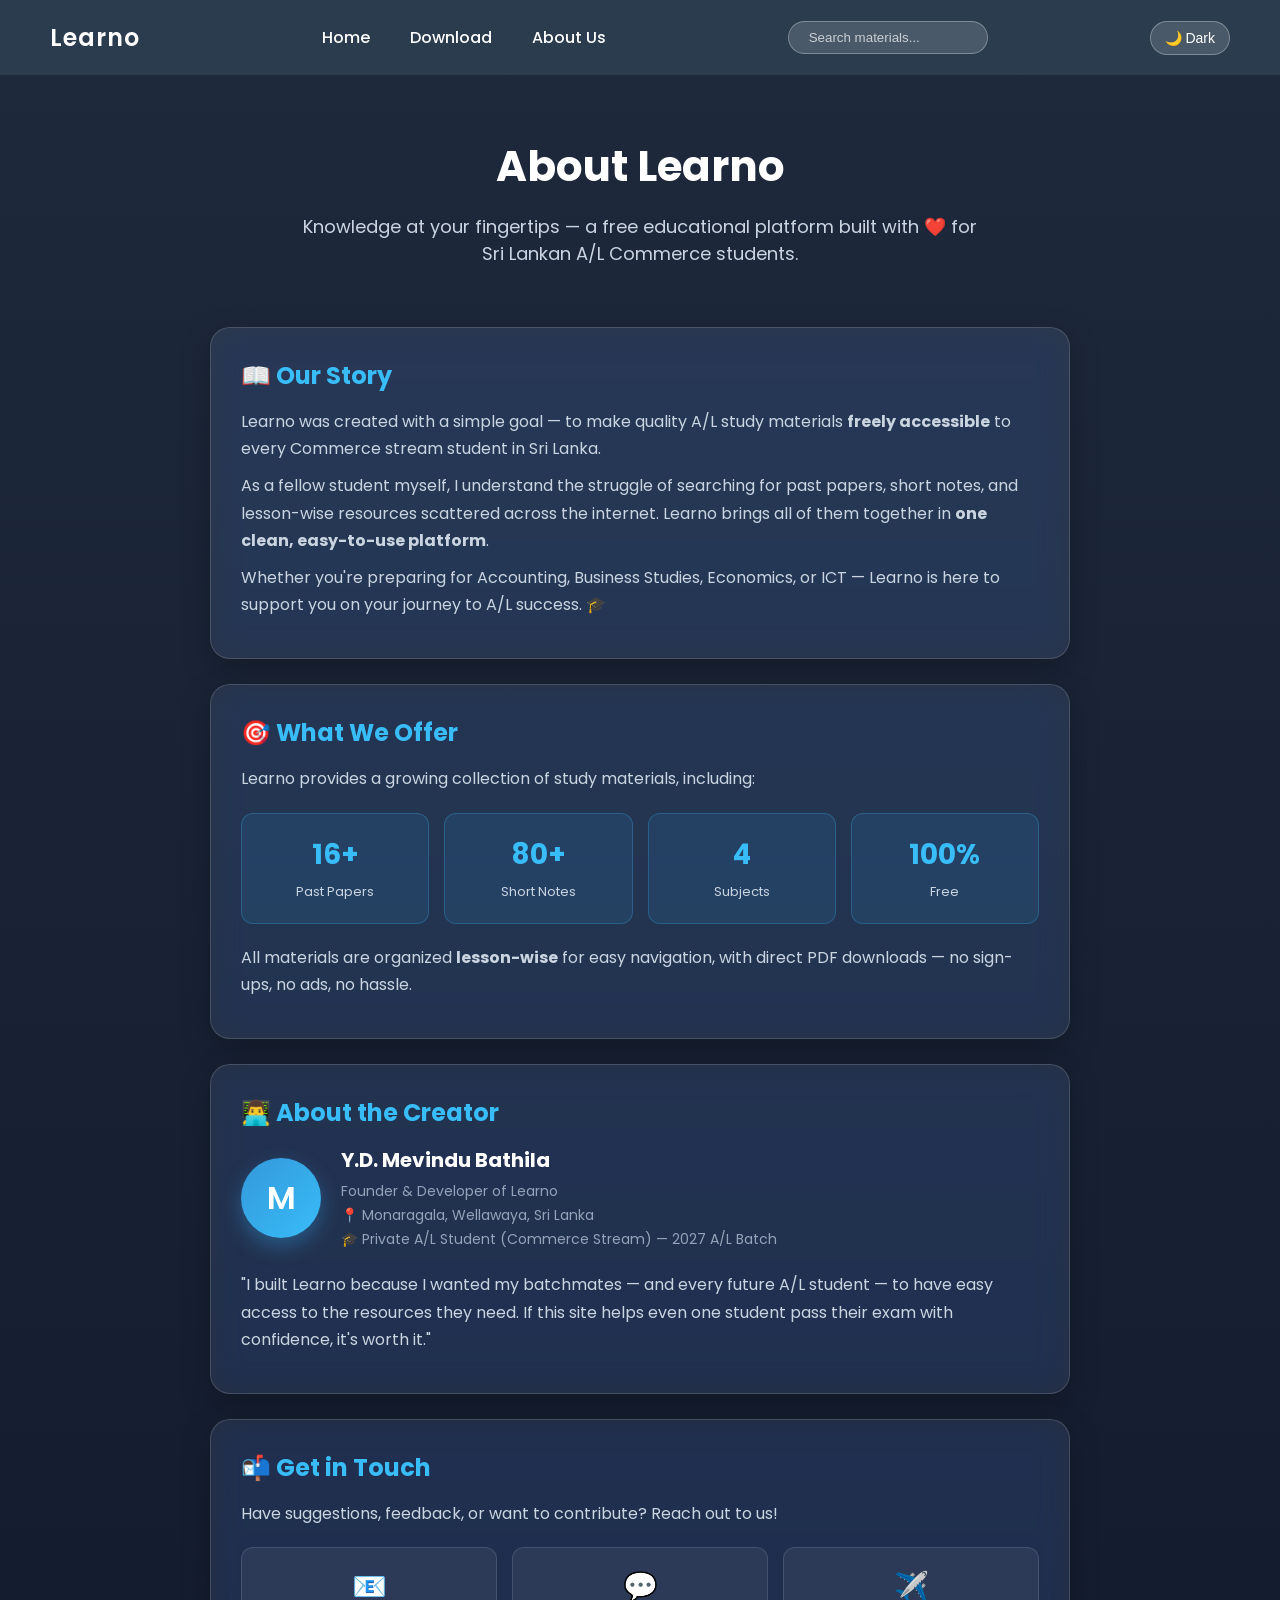
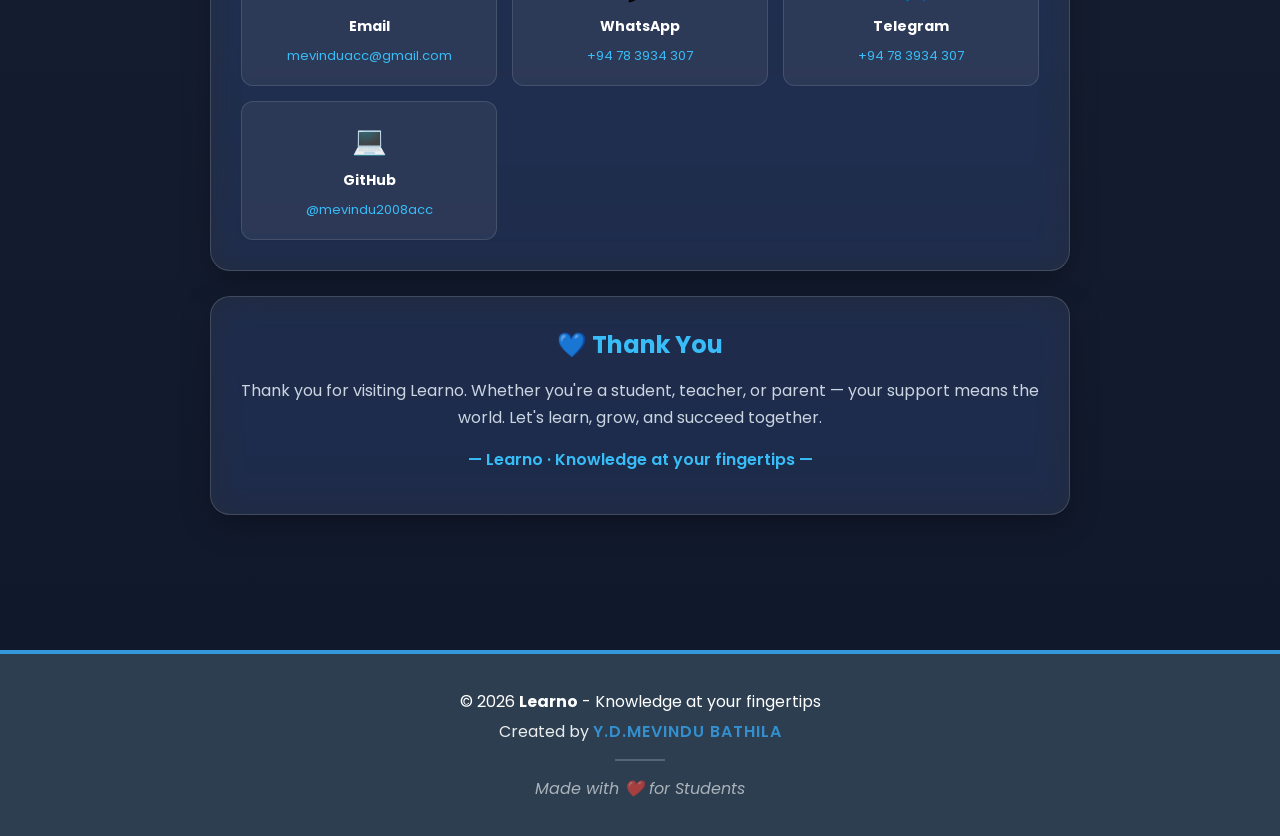
==== about.html @ 7cb9369c "Create about.html" ====
<!DOCTYPE html>
<html lang="en">
<head>
  <meta charset="UTF-8">
  <meta name="viewport" content="width=device-width, initial-scale=1.0">

  <!-- SEO Meta Tags -->
  <title>About Us | Learno - Free A/L Study Materials for Commerce Students</title>
  <meta name="description" content="Learn about Learno - a free educational platform created by Y.D. Mevindu Bathila to help Sri Lankan A/L Commerce students access past papers, short notes, and study materials easily.">
  <meta name="keywords" content="Learno About, Mevindu Bathila, A/L Commerce, Free Study Materials Sri Lanka">
  <meta name="author" content="Y.D. Mevindu Bathila">
  <meta name="robots" content="index, follow">

  <!-- Open Graph -->
  <meta property="og:title" content="About Learno - Knowledge at your fingertips">
  <meta property="og:description" content="Free A/L Commerce study materials for Sri Lankan students.">
  <meta property="og:url" content="https://mevindu2008acc.github.io/learn/about.html">

  <!-- Stylesheets -->
  <link rel="stylesheet" href="style.css">
  <link href="https://fonts.googleapis.com/css2?family=Poppins:wght@300;400;600&display=swap" rel="stylesheet">

  <!-- Extra styles for About page -->
  <style>
    .about-hero {
      text-align: center;
      padding: 60px 20px 30px;
    }
    .about-hero h1 {
      font-size: 42px;
      color: #ffffff;
      margin-bottom: 15px;
      animation: fadeInDown 0.8s ease-in;
    }
    .about-hero p {
      color: #cbd5e1;
      font-size: 18px;
      max-width: 700px;
      margin: 0 auto;
    }

    .about-container {
      max-width: 900px;
      margin: 0 auto;
      padding: 30px 20px 60px;
    }

    .about-card {
      background: rgba(255, 255, 255, 0.08);
      backdrop-filter: blur(16px) saturate(180%);
      -webkit-backdrop-filter: blur(16px) saturate(180%);
      border: 1px solid rgba(255, 255, 255, 0.15);
      border-radius: 20px;
      padding: 30px;
      margin-bottom: 25px;
      box-shadow: 0 10px 30px rgba(0, 0, 0, 0.25);
      transition: all 0.3s ease;
    }
    .about-card:hover {
      background: rgba(255, 255, 255, 0.12);
      border-color: rgba(56, 189, 248, 0.5);
      transform: translateY(-4px);
    }

    .about-card h2 {
      color: #38bdf8;
      font-size: 24px;
      margin-bottom: 15px;
      display: flex;
      align-items: center;
      gap: 10px;
    }
    .about-card p {
      color: #cbd5e1;
      font-size: 16px;
      line-height: 1.7;
      margin-bottom: 10px;
    }

    .creator-info {
      display: flex;
      align-items: center;
      gap: 20px;
      flex-wrap: wrap;
    }
    .creator-avatar {
      width: 80px;
      height: 80px;
      border-radius: 50%;
      background: linear-gradient(135deg, #3498db, #38bdf8);
      display: flex;
      align-items: center;
      justify-content: center;
      font-size: 32px;
      color: white;
      font-weight: 600;
      box-shadow: 0 8px 20px rgba(52, 152, 219, 0.4);
    }
    .creator-details h3 {
      color: #ffffff;
      font-size: 20px;
      margin-bottom: 5px;
    }
    .creator-details p {
      color: #94a3b8;
      font-size: 14px;
      margin: 0;
    }

    .contact-grid {
      display: grid;
      grid-template-columns: repeat(auto-fit, minmax(220px, 1fr));
      gap: 15px;
      margin-top: 20px;
    }
    .contact-item {
      background: rgba(255, 255, 255, 0.06);
      border: 1px solid rgba(255, 255, 255, 0.12);
      border-radius: 12px;
      padding: 18px;
      text-align: center;
      transition: 0.3s ease;
      text-decoration: none;
      display: block;
    }
    .contact-item:hover {
      background: rgba(56, 189, 248, 0.15);
      border-color: rgba(56, 189, 248, 0.5);
      transform: scale(1.03);
    }
    .contact-item .icon {
      font-size: 28px;
      margin-bottom: 8px;
    }
    .contact-item h4 {
      color: #ffffff;
      font-size: 14px;
      margin-bottom: 5px;
    }
    .contact-item span {
      color: #38bdf8;
      font-size: 13px;
      word-break: break-word;
    }

    .stats-grid {
      display: grid;
      grid-template-columns: repeat(auto-fit, minmax(130px, 1fr));
      gap: 15px;
      margin-top: 20px;
    }
    .stat-item {
      background: rgba(56, 189, 248, 0.1);
      border: 1px solid rgba(56, 189, 248, 0.25);
      border-radius: 12px;
      padding: 20px;
      text-align: center;
    }
    .stat-item h3 {
      color: #38bdf8;
      font-size: 28px;
      margin-bottom: 5px;
    }
    .stat-item p {
      color: #cbd5e1;
      font-size: 13px;
      margin: 0;
    }

    /* Light Mode Support */
    body.light-mode .about-hero h1 { color: #0f172a; }
    body.light-mode .about-hero p { color: #475569; }
    body.light-mode .about-card {
      background: rgba(255, 255, 255, 0.7);
      border-color: rgba(0, 0, 0, 0.1);
    }
    body.light-mode .about-card h2 { color: #0284c7; }
    body.light-mode .about-card p { color: #475569; }
    body.light-mode .creator-details h3 { color: #0f172a; }
    body.light-mode .creator-details p { color: #64748b; }
    body.light-mode .contact-item {
      background: rgba(0, 0, 0, 0.04);
      border-color: rgba(0, 0, 0, 0.1);
    }
    body.light-mode .contact-item h4 { color: #0f172a; }
    body.light-mode .contact-item span { color: #0284c7; }
    body.light-mode .stat-item {
      background: rgba(2, 132, 199, 0.1);
      border-color: rgba(2, 132, 199, 0.3);
    }
    body.light-mode .stat-item h3 { color: #0284c7; }
    body.light-mode .stat-item p { color: #475569; }

    @media (max-width: 768px) {
      .about-hero h1 { font-size: 32px; }
      .about-hero p { font-size: 16px; }
      .about-card { padding: 22px; }
      .creator-info { flex-direction: column; text-align: center; }
    }
  </style>
</head>
<body>

  <!-- Navigation Bar -->
  <nav class="nav">
    <div class="logo">Learno</div>
    <div class="menu">
      <button class="mobile-menu-btn" onclick="toggleMenu()">☰ Menu</button>
      <div class="menu-links" id="menuLinks">
        <a href="index.html">Home</a>
        <a href="download.html">Download</a>
        <a href="about.html">About Us</a>
      </div>
    </div>
    <div class="search-box">
      <input type="text" id="searchInput" placeholder="Search materials..." onkeydown="handleSearch(event)">
    </div>
    <button id="themeToggle" class="theme-toggle-btn" onclick="toggleTheme()">🌙 Dark</button>
  </nav>

  <!-- About Hero -->
  <section class="about-hero">
    <h1>About Learno</h1>
    <p>Knowledge at your fingertips — a free educational platform built with ❤️ for Sri Lankan A/L Commerce students.</p>
  </section>

  <!-- About Content -->
  <section class="about-container">

    <!-- Our Story -->
    <div class="about-card">
      <h2>📖 Our Story</h2>
      <p>
        Learno was created with a simple goal — to make quality A/L study materials
        <strong>freely accessible</strong> to every Commerce stream student in Sri Lanka.
      </p>
      <p>
        As a fellow student myself, I understand the struggle of searching for past papers,
        short notes, and lesson-wise resources scattered across the internet. Learno brings
        all of them together in <strong>one clean, easy-to-use platform</strong>.
      </p>
      <p>
        Whether you're preparing for Accounting, Business Studies, Economics, or ICT —
        Learno is here to support you on your journey to A/L success. 🎓
      </p>
    </div>

    <!-- What We Offer -->
    <div class="about-card">
      <h2>🎯 What We Offer</h2>
      <p>Learno provides a growing collection of study materials, including:</p>
      <div class="stats-grid">
        <div class="stat-item">
          <h3>16+</h3>
          <p>Past Papers</p>
        </div>
        <div class="stat-item">
          <h3>80+</h3>
          <p>Short Notes</p>
        </div>
        <div class="stat-item">
          <h3>4</h3>
          <p>Subjects</p>
        </div>
        <div class="stat-item">
          <h3>100%</h3>
          <p>Free</p>
        </div>
      </div>
      <p style="margin-top: 20px;">
        All materials are organized <strong>lesson-wise</strong> for easy navigation,
        with direct PDF downloads — no sign-ups, no ads, no hassle.
      </p>
    </div>

    <!-- About the Creator -->
    <div class="about-card">
      <h2>👨‍💻 About the Creator</h2>
      <div class="creator-info">
        <div class="creator-avatar">M</div>
        <div class="creator-details">
          <h3>Y.D. Mevindu Bathila</h3>
          <p>Founder & Developer of Learno</p>
          <p>📍 Monaragala, Wellawaya, Sri Lanka</p>
          <p>🎓 Private A/L Student (Commerce Stream) — 2027 A/L Batch</p>
        </div>
      </div>
      <p style="margin-top: 20px;">
        "I built Learno because I wanted my batchmates — and every future A/L student —
        to have easy access to the resources they need. If this site helps even one student
        pass their exam with confidence, it's worth it."
      </p>
    </div>

    <!-- Contact -->
    <div class="about-card">
      <h2>📬 Get in Touch</h2>
      <p>Have suggestions, feedback, or want to contribute? Reach out to us!</p>
      <div class="contact-grid">

        <a href="mailto:mevinduacc@gmail.com" class="contact-item">
          <div class="icon">📧</div>
          <h4>Email</h4>
          <span>mevinduacc@gmail.com</span>
        </a>

        <a href="https://wa.me/94783934307" target="_blank" class="contact-item">
          <div class="icon">💬</div>
          <h4>WhatsApp</h4>
          <span>+94 78 3934 307</span>
        </a>

        <a href="https://t.me/+94783934307" target="_blank" class="contact-item">
          <div class="icon">✈️</div>
          <h4>Telegram</h4>
          <span>+94 78 3934 307</span>
        </a>

        <a href="https://github.com/mevindu2008acc" target="_blank" class="contact-item">
          <div class="icon">💻</div>
          <h4>GitHub</h4>
          <span>@mevindu2008acc</span>
        </a>

      </div>
    </div>

    <!-- Thank You -->
    <div class="about-card" style="text-align: center;">
      <h2 style="justify-content: center;">💙 Thank You</h2>
      <p>
        Thank you for visiting Learno. Whether you're a student, teacher, or parent —
        your support means the world. Let's learn, grow, and succeed together.
      </p>
      <p style="color: #38bdf8; font-weight: 600; margin-top: 15px;">
        — Learno · Knowledge at your fingertips —
      </p>
    </div>

  </section>

  <!-- Footer -->
  <footer class="site-footer">
    <div class="footer-content">
      <p>© 2026 <strong>Learno</strong> - Knowledge at your fingertips</p>
      <p class="creator">Created by <span class="name">Y.D.Mevindu Bathila</span></p>
      <div class="footer-line"></div>
      <p class="tagline">Made with ❤️ for Students</p>
    </div>
  </footer>

  <!-- JavaScript -->
  <script>
    // Mobile Menu Toggle
    function toggleMenu() {
      document.getElementById("menuLinks").classList.toggle("active");
    }

    // Search Bar
    function handleSearch(event) {
      if (event.key === "Enter") {
        let query = document.getElementById("searchInput").value.toLowerCase().trim();
        if (query.includes("acc") || query.includes("accounting")) {
          window.location.href = "accounting.html";
        } else if (query.includes("bs") || query.includes("business")) {
          window.location.href = "bs.html";
        } else if (query.includes("eco") || query.includes("economics")) {
          window.location.href = "economics.html";
        } else if (query.includes("ict") || query.includes("tech")) {
          window.location.href = "ict.html";
        } else if (query.includes("download") || query.includes("paper") || query.includes("note")) {
          window.location.href = "download.html";
        } else {
          alert("No matching subjects found! Try 'Accounting', 'ICT', 'BS', or 'Economics'.");
        }
      }
    }

    // Theme Toggle
    function toggleTheme() {
      const bodyElement = document.body;
      const btn = document.getElementById("themeToggle");
      bodyElement.classList.toggle("light-mode");
      if (bodyElement.classList.contains("light-mode")) {
        localStorage.setItem("theme", "light");
        if (btn) btn.innerHTML = "☀️ Light";
      } else {
        localStorage.setItem("theme", "dark");
        if (btn) btn.innerHTML = "🌙 Dark";
      }
    }

    window.addEventListener("DOMContentLoaded", () => {
      const savedTheme = localStorage.getItem("theme");
      const btn = document.getElementById("themeToggle");
      if (savedTheme === "light") {
        document.body.classList.add("light-mode");
        if (btn) btn.innerHTML = "☀️ Light";
      } else {
        if (btn) btn.innerHTML = "🌙 Dark";
      }
    });
  </script>

</body>
</html>
---- style.css ----
/* General Setup */
html {
  scroll-behavior: smooth;
}
* {
  margin: 0;
  padding: 0;
  box-sizing: border-box;
}

body {
  font-family: 'Poppins', sans-serif;
  background: linear-gradient(135deg, #0f172a 0%, #1e293b 50%, #0f172a 100%);
  color: #ffffff;
  overflow-x: hidden;
  min-height: 100vh;
}

/* 🔗 Navigation Bar - Glassmorphism */
.nav {
  display: flex;
  justify-content: space-between;
  align-items: center;
  padding: 15px 50px;
  background: rgba(44, 62, 80, 0.95);
  backdrop-filter: blur(10px);
  position: sticky;
  top: 0;
  z-index: 1000;
  transition: 0.3s;
}

.logo {
  color: white;
  font-size: 24px;
  font-weight: 600;
  letter-spacing: 1px;
}

.menu-links {
  display: flex;
  justify-content: center;
}

.menu-links a {
  color: white;
  text-decoration: none;
  font-size: 16px;
  font-weight: 500;
  padding: 10px 15px;
  margin: 0 5px;
  border-radius: 5px;
  transition: all 0.3s ease;
  position: relative;
}

.menu-links a:hover {
  background-color: rgba(255, 255, 255, 0.1);
  color: #3498db;
}

/* 🌊 Glass Search Box */
.search-box input {
  padding: 8px 20px;
  border-radius: 25px;
  border: 1px solid rgba(255, 255, 255, 0.3);
  outline: none;
  background: rgba(255, 255, 255, 0.15);
  backdrop-filter: blur(8px);
  color: white;
  width: 200px;
  transition: 0.3s ease;
}

.search-box input::placeholder {
  color: rgba(255, 255, 255, 0.7);
}

.search-box input:focus {
  background: rgba(255, 255, 255, 0.3);
  width: 240px;
  box-shadow: 0 0 15px rgba(52, 152, 219, 0.5);
}

/* 🔝 Banner Area */
.banner {
  background: linear-gradient(rgba(0,0,0,0.4), rgba(0,0,0,0.4)), url('images/banner.jpg') center/cover;
  height: 80vh;
  display: flex;
  align-items: center;
  justify-content: center;
  text-align: center;
  padding: 0 20px;
}

/* 🔮 Liquid Glass Hero Card */
.glass-card {
  background: rgba(255, 255, 255, 0.12);
  backdrop-filter: blur(16px) saturate(180%);
  -webkit-backdrop-filter: blur(16px) saturate(180%);
  border: 1px solid rgba(255, 255, 255, 0.25);
  border-radius: 24px;
  padding: 40px 60px;
  box-shadow: 0 20px 40px rgba(0, 0, 0, 0.2),
              inset 0 1px 1px rgba(255, 255, 255, 0.4);
  max-width: 700px;
  margin: auto;
}

.banner-text h1 {
  color: white;
  font-size: 70px;
  margin-bottom: 10px;
  animation: fadeInDown 1s ease-in;
}

.banner-text p {
  color: white;
  font-size: 20px;
  letter-spacing: 2px;
}

/* 📘 Intro Section */
.intro {
  padding: 80px 20px;
  text-align: center;
  max-width: 800px;
  margin: auto;
}

/* 🧊 Glass Cards for Quick Access & Services */
.quick-access {
  padding: 50px 20px;
  text-align: center;
}

.access-container {
  display: flex;
  justify-content: center;
  gap: 20px;
  flex-wrap: wrap;
  margin-top: 30px;
}

.card, .access-card {
  background: rgba(255, 255, 255, 0.07) !important;
  backdrop-filter: blur(16px) saturate(180%) !important;
  -webkit-backdrop-filter: blur(16px) saturate(180%) !important;
  border: 1px solid rgba(255, 255, 255, 0.15) !important;
  padding: 30px;
  width: 220px;
  text-align: center;
  border-radius: 20px;
  box-shadow: 0 8px 32px 0 rgba(0, 0, 0, 0.37);
  transition: all 0.4s ease !important;
  text-decoration: none;
  color: #ffffff !important;
}

.card:hover, .access-card:hover {
  background: rgba(255, 255, 255, 0.15) !important;
  transform: translateY(-10px) scale(1.03) !important;
  border-color: rgba(52, 152, 219, 0.8) !important;
  box-shadow: 0 12px 40px 0 rgba(52, 152, 219, 0.25) !important;
}

.card p, .access-card p {
  color: #cbd5e1 !important;
}

.card h3, .access-card h3 {
  color: #ffffff !important;
}

.services {
  display: flex;
  justify-content: center;
  gap: 30px;
  padding: 50px 20px;
  flex-wrap: wrap;
}

.icon {
  font-size: 40px;
  margin-bottom: 15px;
}

/* 🖼️ Image Gallery */
.images-container {
  padding: 80px 20px;
}

.images {
  display: flex;
  justify-content: center;
  gap: 25px;
  flex-wrap: wrap;
}

.images img {
  width: 350px;
  height: 250px;
  object-fit: cover;
  border-radius: 20px;
  box-shadow: 0 5px 20px rgba(0,0,0,0.1);
  transition: 0.5s;
}

.images img:hover {
  transform: scale(1.03);
}

/* 🔻 Footer Design */
.site-footer {
  background-color: #2c3e50;
  color: white;
  text-align: center;
  padding: 30px 20px;
  margin-top: 50px;
  border-top: 4px solid #3498db;
}

.footer-content p {
  margin: 5px 0;
  font-size: 16px;
}

.creator {
  font-size: 15px;
  opacity: 0.9;
}

.name {
  color: #3498db;
  font-weight: 600;
  text-transform: uppercase;
  letter-spacing: 1px;
}

.footer-line {
  width: 50px;
  height: 2px;
  background-color: rgba(255, 255, 255, 0.2);
  margin: 15px auto;
}

.tagline {
  font-size: 12px;
  opacity: 0.6;
  font-style: italic;
}

/* 🎬 Animations */
@keyframes fadeInDown {
  from { opacity: 0; transform: translateY(-30px); }
  to { opacity: 1; transform: translateY(0); }
}

/* 📱 Mobile Responsive */
.mobile-menu-btn {
  display: none;
}

@media (max-width: 768px) {
  .nav { 
    padding: 15px 20px; 
  }
  
  .glass-card {
    padding: 25px 20px;
  }
  
  .banner-text h1 { 
    font-size: 45px; 
  }
  
  .images img { 
    width: 90%; 
  }

  .mobile-menu-btn {
    display: block;
    background: #3498db;
    border: none;
    color: white;
    padding: 8px 12px;
    font-size: 14px;
    border-radius: 5px;
  }

  .menu-links {
    display: none;
    flex-direction: column;
    position: absolute;
    top: 60px;
    right: 15px;
    width: 180px;
    background-color: white;
    border-radius: 8px;
    box-shadow: 0 5px 20px rgba(0,0,0,0.2);
    z-index: 10000;
  }

  .menu-links.active {
    display: flex;
  }

  .menu-links a {
    color: #2c3e50 !important;
    padding: 12px 15px;
    border-bottom: 1px solid #eee;
  }
}

/* Welcome Overlay Design */
.overlay {
  position: fixed;
  top: 0; left: 0; width: 100%; height: 100%;
  background: rgba(44, 62, 80, 0.95);
  display: flex; justify-content: center; align-items: center;
  z-index: 10000;
}

.welcome-box {
  background: white;
  padding: 40px;
  border-radius: 20px;
  text-align: center;
  box-shadow: 0 10px 30px rgba(0,0,0,0.3);
}

.welcome-box input {
  padding: 10px; width: 80%; margin: 20px 0;
  border-radius: 10px; border: 1px solid #ddd;
}

.welcome-box button {
  padding: 10px 25px; background: #3498db;
  color: white; border: none; border-radius: 10px; cursor: pointer;
}

.greeting-bar {
  background: #3498db;
  color: white;
  text-align: center;
  padding: 10px;
  font-weight: 600;
  
}
.intro h2, .quick-access h2 {
  color: #ffffff;
}
.intro p {
  color: #cbd5e1;
}

/* 📚 Subject Detail Pages - Glassmorphism Upgrade */

/* Header & Containers */
.subject-detail-header {
  text-align: center;
  padding: 40px 20px 20px 20px;
  color: #ffffff;
}

.subject-detail-header h1 {
  font-size: 36px;
  color: #ffffff;
  margin-bottom: 10px;
}

.subject-detail-header p {
  color: #cbd5e1;
}

.resource-container {
  padding: 30px 10%;
  display: flex;
  flex-direction: column;
  gap: 25px;
}

.resource-box h2 {
  color: #ffffff;
  margin-bottom: 20px;
  font-size: 24px;
}

/* 🪗 Accordion Styling (Glass Look) */
.accordion-item {
  background: rgba(255, 255, 255, 0.05);
  border: 1px solid rgba(255, 255, 255, 0.15);
  margin-bottom: 15px;
  border-radius: 12px;
  overflow: hidden;
  backdrop-filter: blur(10px);
  transition: 0.3s ease;
}

.accordion-btn {
  width: 100%;
  padding: 16px 20px;
  text-align: left;
  background: rgba(255, 255, 255, 0.08);
  color: #ffffff;
  border: none;
  outline: none;
  cursor: pointer;
  font-size: 16px;
  font-weight: 600;
  display: flex;
  justify-content: space-between;
  align-items: center;
  transition: 0.3s;
}

.accordion-btn:hover {
  background: rgba(52, 152, 219, 0.2);
  color: #3498db;
}

.accordion-content {
  max-height: 0;
  overflow: hidden;
  transition: max-height 0.3s ease-out;
  background: rgba(15, 23, 42, 0.6);
}

.accordion-content ul {
  padding: 15px 25px;
  list-style: none;
  margin: 0;
}

.accordion-content ul li {
  padding: 10px 0;
  border-bottom: 1px solid rgba(255, 255, 255, 0.1);
}

.accordion-content ul li:last-child {
  border-bottom: none;
}

/* 📄 PDF Links Styling */
.accordion-content ul li a {
  text-decoration: none;
  color: #38bdf8 !important; /* ලස්සන Bright Sky Blue පාටක් */
  font-weight: 500;
  font-size: 15px;
  display: inline-block;
  transition: 0.3s ease;
}
/* 📥 Downloads Page Styling (Liquid Glass Theme) */

.download-header {
  text-align: center;
  padding: 50px 20px 20px 20px;
}

.download-header h1 {
  font-size: 38px;
  color: #ffffff;
  margin-bottom: 10px;
}

.download-header p {
  color: #cbd5e1;
  font-size: 16px;
}

.subject-grid {
  display: flex;
  justify-content: center;
  gap: 25px;
  flex-wrap: wrap;
  padding: 40px 20px;
  max-width: 1200px;
  margin: 0 auto;
}

.subject-card {
  background: rgba(255, 255, 255, 0.07) !important;
  backdrop-filter: blur(16px) saturate(180%) !important;
  -webkit-backdrop-filter: blur(16px) saturate(180%) !important;
  border: 1px solid rgba(255, 255, 255, 0.15) !important;
  padding: 30px;
  width: 250px;
  border-radius: 20px;
  box-shadow: 0 8px 32px 0 rgba(0, 0, 0, 0.37);
  transition: all 0.4s ease !important;
  text-align: center;
  display: flex;
  flex-direction: column;
  align-items: center;
  justify-content: space-between;
}

.subject-card:hover {
  background: rgba(255, 255, 255, 0.15) !important;
  transform: translateY(-8px) scale(1.02);
  border-color: rgba(52, 152, 219, 0.8) !important;
  box-shadow: 0 12px 40px 0 rgba(52, 152, 219, 0.25);
}

.sub-icon {
  font-size: 45px;
  margin-bottom: 15px;
}

.subject-card h3 {
  color: #ffffff;
  font-size: 22px;
  margin-bottom: 10px;
}

.subject-card p {
  color: #cbd5e1;
  font-size: 14px;
  margin-bottom: 20px;
  line-height: 1.5;
}

.download-btn {
  display: inline-block;
  padding: 10px 24px;
  background: linear-gradient(135deg, #3498db, #2980b9);
  color: #ffffff !important;
  text-decoration: none;
  border-radius: 25px;
  font-weight: 600;
  font-size: 14px;
  box-shadow: 0 4px 15px rgba(52, 152, 219, 0.4);
  transition: all 0.3s ease;
}

.download-btn:hover {
  background: linear-gradient(135deg, #2980b9, #1c5980);
  box-shadow: 0 6px 20px rgba(52, 152, 219, 0.6);
  transform: scale(1.05);
}

/* 🎨 Soft Modern Theme & Card Enhancements */

/* Body Background - Soft Navy-Slate Gradient */
body {
  background: linear-gradient(180deg, #1e293b 0%, #0f172a 100%) !important;
  color: #f8fafc !important;
}

/* Header Image Overlay Fix for Seamless Blending */
.banner {
  position: relative;
  background-size: cover;
  background-position: center;
}

.banner::before {
  content: "";
  position: absolute;
  top: 0;
  left: 0;
  width: 100%;
  height: 100%;
  background: rgba(15, 23, 42, 0.5); /* Subtle dark overlay to balance header brightness */
}

/* 🧊 Refined Light Glassmorphism Cards */
.card, .access-card, .subject-card {
  background: rgba(255, 255, 255, 0.12) !important;
  backdrop-filter: blur(20px) saturate(180%) !important;
  -webkit-backdrop-filter: blur(20px) saturate(180%) !important;
  border: 1px solid rgba(255, 255, 255, 0.25) !important;
  box-shadow: 0 10px 30px rgba(0, 0, 0, 0.25) !important;
  transition: all 0.3s ease-in-out !important;
}

.card:hover, .access-card:hover, .subject-card:hover {
  background: rgba(255, 255, 255, 0.22) !important;
  border-color: rgba(56, 189, 248, 0.6) !important;
  transform: translateY(-6px) !important;
  box-shadow: 0 14px 35px rgba(56, 189, 248, 0.2) !important;
}

/* ✉️ Welcome Pop-up Text Fix */
.welcome-box {
  background: #ffffff !important;
  border-radius: 16px;
  padding: 30px;
  box-shadow: 0 20px 40px rgba(0, 0, 0, 0.4);
}

.welcome-box h2 {
  color: #0f172a !important; /* Dark Slate Title */
  font-weight: 600;
  margin-bottom: 8px;
}

.welcome-box p {
  color: #475569 !important; /* Muted Slate Text */
  font-size: 14px;
  margin-bottom: 20px;
}

.welcome-box input {
  background: #f1f5f9 !important;
  border: 1px solid #cbd5e1 !important;
  color: #0f172a !important;
  padding: 12px 16px;
  border-radius: 8px;
  width: 100%;
  box-sizing: border-box;
  margin-bottom: 15px;
}

.welcome-box input::placeholder {
  color: #94a3b8 !important;
}

.welcome-box button {
  background: #0284c7 !important;
  color: #ffffff !important;
  border: none;
  padding: 12px;
  border-radius: 8px;
  font-weight: 600;
  width: 100%;
  cursor: pointer;
  transition: background 0.2s;
}

.welcome-box button:hover {
  background: #0369a1 !important;
}
.accordion-content ul li a:hover {
  color: #ffffff !important;
  transform: translateX(8px); /* Mouse තියද්දී දකුණට Slide වන Effect එකක් */
}

/* 📚 Subject Accordion - Modern Glass Upgrade */

.accordion-item {
  background: rgba(255, 255, 255, 0.08) !important;
  backdrop-filter: blur(12px) !important;
  -webkit-backdrop-filter: blur(12px) !important;
  border: 1px solid rgba(255, 255, 255, 0.15) !important;
  margin-bottom: 12px;
  border-radius: 12px;
  overflow: hidden;
  transition: all 0.3s ease;
}

.accordion-item:hover {
  border-color: rgba(56, 189, 248, 0.5) !important;
  box-shadow: 0 4px 20px rgba(0, 0, 0, 0.2);
}

.accordion-btn {
  width: 100%;
  padding: 18px 22px;
  text-align: left;
  background: transparent !important;
  color: #ffffff !important;
  border: none;
  outline: none;
  cursor: pointer;
  font-size: 16px;
  font-weight: 600;
  display: flex;
  justify-content: space-between;
  align-items: center;
  transition: all 0.3s ease;
}

.accordion-btn:hover {
  color: #38bdf8 !important;
}

/* Plus/Minus Sign Highlight */
.accordion-btn::after {
  content: '+';
  font-size: 20px;
  color: #38bdf8;
  font-weight: bold;
  transition: transform 0.3s;
}

/* Active Open Accordion */
.accordion-item.active .accordion-btn::after {
  content: '-';
  color: #f43f5e;
}

/* Accordion Content Box */
.accordion-content {
  background: rgba(15, 23, 42, 0.4) !important;
  border-top: 1px solid rgba(255, 255, 255, 0.1);
}

.accordion-content ul {
  padding: 10px 20px;
  list-style: none;
  margin: 0;
}

.accordion-content ul li {
  padding: 12px 10px;
  border-bottom: 1px solid rgba(255, 255, 255, 0.05);
}

.accordion-content ul li:last-child {
  border-bottom: none;
}

/* 📄 PDF Links Styling */
.accordion-content ul li a {
  text-decoration: none;
  color: #38bdf8 !important;
  font-weight: 500;
  font-size: 15px;
  display: flex;
  align-items: center;
  gap: 10px;
  transition: all 0.3s ease;
}

.accordion-content ul li a::before {
  content: '📄';
  font-size: 16px;
}

.accordion-content ul li a:hover {
  color: #ffffff !important;
  transform: translateX(8px);
}

/* ☀️ Light Theme Styles */
body.light-mode {
  background: linear-gradient(180deg, #f1f5f9 0%, #e2e8f0 100%) !important;
  color: #0f172a !important;
}

body.light-mode .card,
body.light-mode .access-card,
body.light-mode .subject-card,
body.light-mode .accordion-item {
  background: rgba(255, 255, 255, 0.7) !important;
  border: 1px solid rgba(0, 0, 0, 0.1) !important;
  box-shadow: 0 10px 25px rgba(0, 0, 0, 0.05) !important;
}

body.light-mode .card h3,
body.light-mode .access-card h3,
body.light-mode .subject-card h3,
body.light-mode .intro h2,
body.light-mode .quick-access h2,
body.light-mode .download-header h1,
body.light-mode .accordion-btn {
  color: #0f172a !important;
}

body.light-mode .card p,
body.light-mode .access-card p,
body.light-mode .subject-card p,
body.light-mode .download-header p,
body.light-mode .intro p {
  color: #475569 !important;
}

body.light-mode .accordion-content {
  background: rgba(255, 255, 255, 0.9) !important;
}

body.light-mode .accordion-content ul li a {
  color: #0284c7 !important;
}

/* 🌙/☀️ Theme Toggle Button Design */
.theme-toggle-btn {
  background: rgba(255, 255, 255, 0.15);
  border: 1px solid rgba(255, 255, 255, 0.3);
  color: #ffffff;
  padding: 8px 14px;
  border-radius: 20px;
  cursor: pointer;
  font-size: 14px;
  display: flex;
  align-items: center;
  gap: 6px;
  backdrop-filter: blur(8px);
  transition: all 0.3s ease;
}

body.light-mode .theme-toggle-btn {
  background: rgba(0, 0, 0, 0.08);
  border-color: rgba(0, 0, 0, 0.2);
  color: #0f172a;
}

.theme-toggle-btn:hover {
  transform: scale(1.05);
}

/* 🛠️ Fix Subject Page Titles for Light Mode */

body.light-mode .subject-detail-header h1,
body.light-mode .subject-header h1,
body.light-mode h1,
body.light-mode h2,
body.light-mode h3 {
  color: #0f172a !important;
}

body.light-mode .subject-detail-header p,
body.light-mode .subject-header p,
body.light-mode .section-title,
body.light-mode section p {
  color: #475569 !important;
}

/* Nav Bar Fix for Light Mode */
body.light-mode .nav {
  background: rgba(255, 255, 255, 0.8) !important;
  border-bottom: 1px solid rgba(0, 0, 0, 0.1) !important;
}
/* 🔍 Search Bar Light Mode Fix */

body.light-mode .search-box input {
  background: rgba(0, 0, 0, 0.06) !important;
  color: #0f172a !important;
  border: 1px solid rgba(0, 0, 0, 0.15) !important;
}

body.light-mode .search-box input::placeholder {
  color: #64748b !important;
}
body.light-mode .logo,
body.light-mode .menu-links a {
  color: #0f172a !important;
}
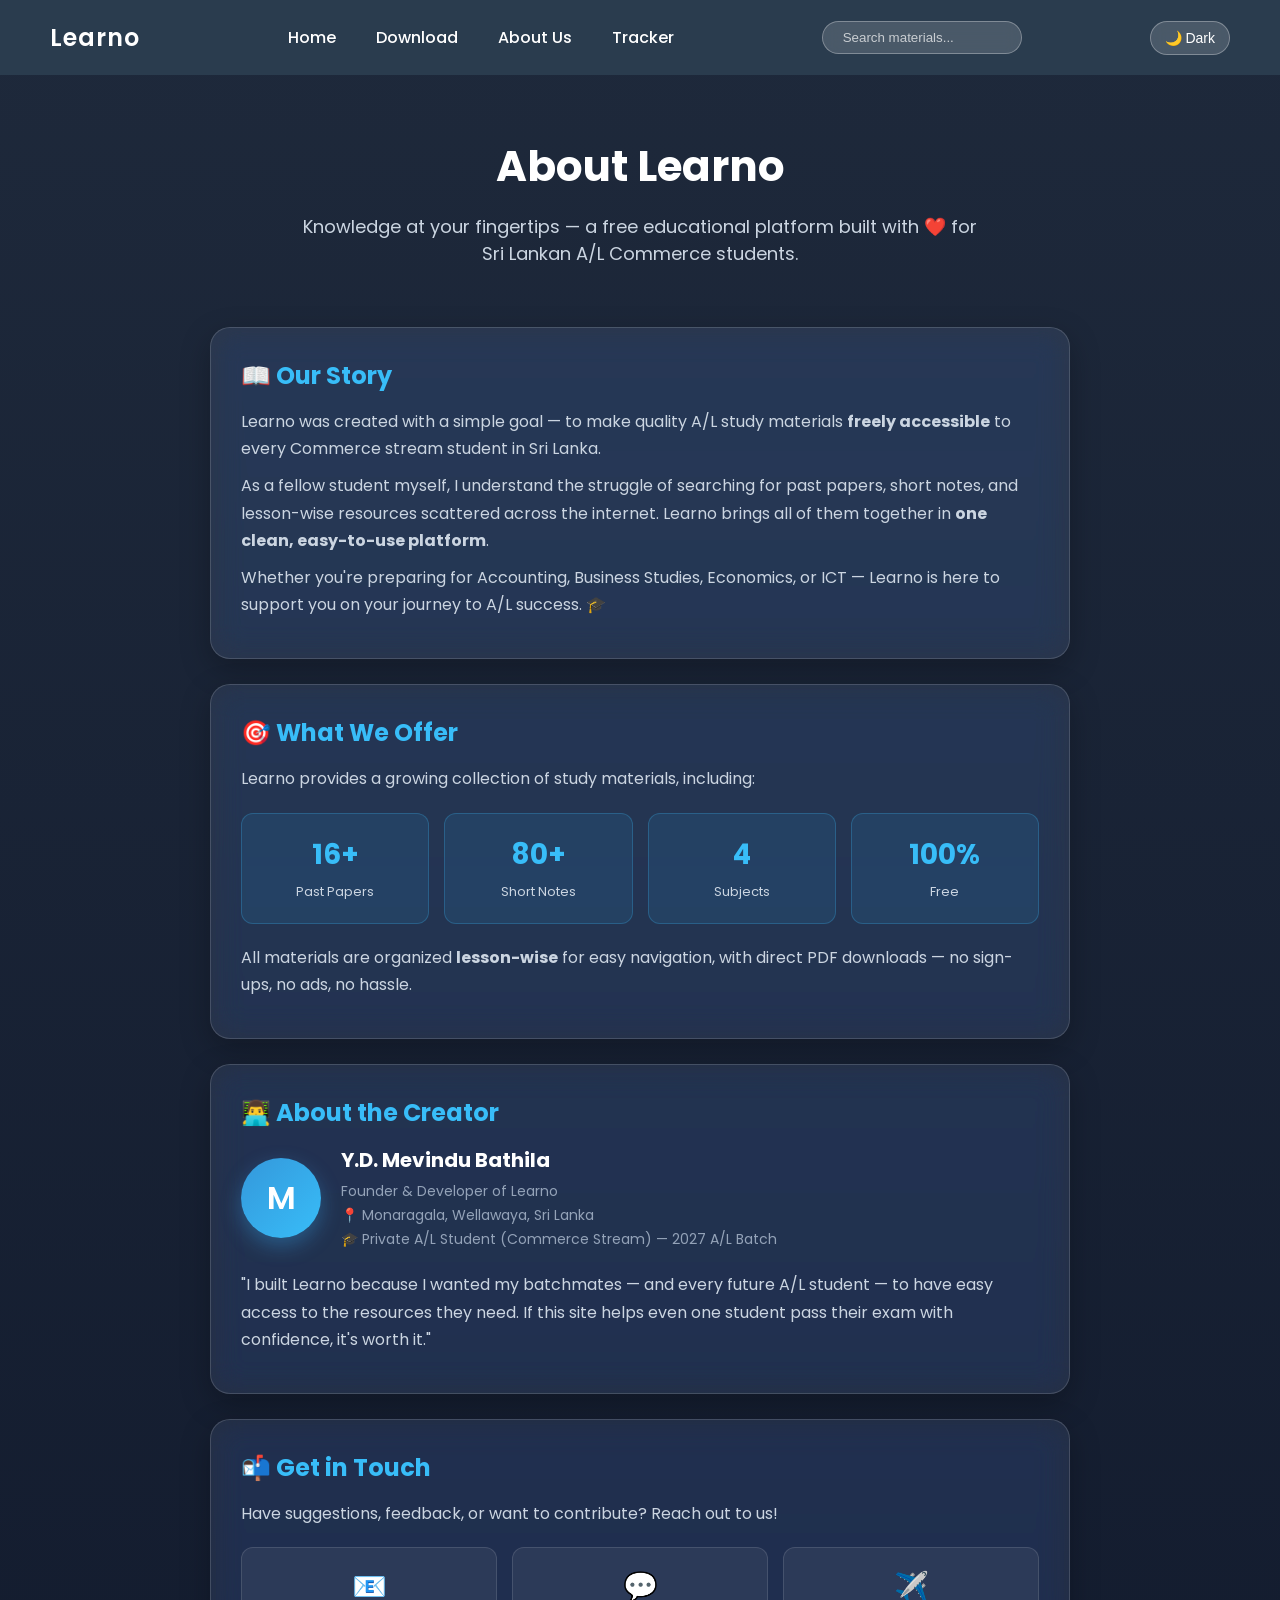
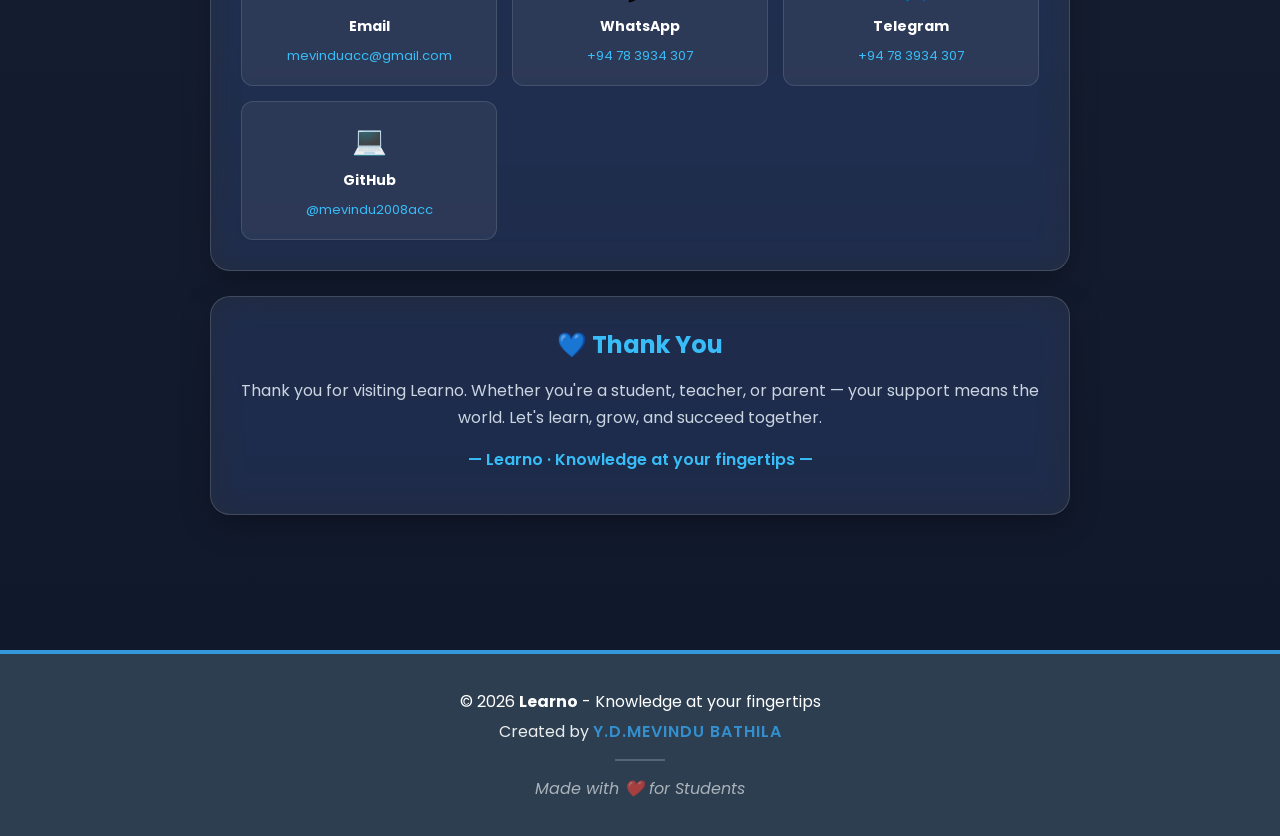
==== commit af5d0f05: "Update about.html" ====
--- a/about.html
+++ b/about.html
@@ -210,6 +210,7 @@
         <a href="index.html">Home</a>
         <a href="download.html">Download</a>
         <a href="about.html">About Us</a>
+        <a href="tracker.html">Tracker</a>
       </div>
     </div>
     <div class="search-box">
--- a/style.css
+++ b/style.css
@@ -317,8 +317,22 @@
   position: fixed;
   top: 0; left: 0; width: 100%; height: 100%;
   background: rgba(44, 62, 80, 0.95);
-  display: flex; justify-content: center; align-items: center;
+  display: none; /* Default: hidden */
+  justify-content: center; 
+  align-items: center;
   z-index: 10000;
+  opacity: 0;
+  transition: opacity 0.3s ease;
+}
+
+.overlay.active {
+  display: flex;
+  opacity: 1;
+}
+
+/* Name already saved - hide overlay */
+.overlay.hidden {
+  display: none !important;
 }
 
 .welcome-box {
@@ -837,3 +851,230 @@
 body.light-mode .menu-links a {
   color: #0f172a !important;
 }
+/* ========================================= */
+/* 📱 MOBILE VIEW FIXES - Add to style.css   */
+/* ========================================= */
+
+@media (max-width: 768px) {
+
+  /* 🔝 Nav Bar Layout Fix */
+  .nav {
+    flex-wrap: wrap;
+    padding: 12px 15px;
+    gap: 10px;
+  }
+
+  .logo {
+    font-size: 22px;
+    order: 1;
+  }
+
+  .menu {
+    order: 2;
+    margin-left: auto;
+  }
+
+  /* Search Bar - යටට යවන්න සම්පූර්ණ පළල */
+  .search-box {
+    order: 3;
+    width: 100%;
+    margin-top: 8px;
+  }
+
+  .search-box input {
+    width: 100% !important;
+    font-size: 13px;
+    padding: 8px 15px;
+  }
+
+  .search-box input:focus {
+    width: 100% !important;
+  }
+
+  /* Theme Button - පොඩි කරන්න */
+  .theme-toggle-btn {
+    order: 1;
+    padding: 6px 10px;
+    font-size: 12px;
+    margin-left: 8px;
+  }
+
+  /* Mobile Menu Button */
+  .mobile-menu-btn {
+    display: block;
+    background: #3498db;
+    border: none;
+    color: white;
+    padding: 8px 12px;
+    font-size: 14px;
+    border-radius: 6px;
+    cursor: pointer;
+  }
+
+  /* Menu Links Dropdown */
+  .menu-links {
+    display: none;
+    flex-direction: column;
+    position: absolute;
+    top: 60px;
+    right: 15px;
+    width: 180px;
+    background-color: white;
+    border-radius: 8px;
+    box-shadow: 0 5px 20px rgba(0,0,0,0.3);
+    z-index: 10000;
+    overflow: hidden;
+  }
+
+  .menu-links.active {
+    display: flex;
+  }
+
+  .menu-links a {
+    color: #2c3e50 !important;
+    padding: 14px 18px;
+    border-bottom: 1px solid #eee;
+    font-size: 15px;
+  }
+
+  .menu-links a:last-child {
+    border-bottom: none;
+  }
+
+  /* Welcome Greeting Bar */
+  .greeting-bar {
+    font-size: 13px;
+    padding: 8px 12px;
+    line-height: 1.4;
+  }
+
+  /* Banner Height Fix */
+  .banner {
+    height: 65vh;
+  }
+
+  .glass-card {
+    padding: 25px 20px;
+    margin: 0 15px;
+  }
+
+  .banner-text h1 {
+    font-size: 42px;
+  }
+
+  .banner-text p {
+    font-size: 15px;
+    letter-spacing: 1px;
+  }
+
+  /* Intro Section */
+  .intro {
+    padding: 50px 20px;
+  }
+
+  .intro h2 {
+    font-size: 24px;
+  }
+
+  .intro p {
+    font-size: 15px;
+  }
+
+  /* Cards - Full width on mobile */
+  .access-container {
+    gap: 15px;
+  }
+
+  .access-card,
+  .card,
+  .subject-card {
+    width: 90%;
+    max-width: 350px;
+  }
+
+  /* Images */
+  .images img {
+    width: 90%;
+    height: auto;
+  }
+
+  /* Accordion - Fix double "+" */
+  .accordion-btn span {
+    display: none !important;
+  }
+
+  .accordion-btn {
+    font-size: 14px;
+    padding: 15px 18px;
+    line-height: 1.5;
+  }
+
+  .accordion-btn::after {
+    font-size: 22px;
+    flex-shrink: 0;
+    margin-left: 10px;
+  }
+
+  /* Subject Page Header */
+  .subject-detail-header h1,
+  .download-header h1 {
+    font-size: 28px;
+  }
+
+  .subject-detail-header p,
+  .download-header p {
+    font-size: 14px;
+  }
+
+  /* Resource Container */
+  .resource-container {
+    padding: 20px 15px;
+  }
+
+  .resource-box h2 {
+    font-size: 20px;
+  }
+
+  /* Footer */
+  .site-footer {
+    padding: 25px 15px;
+  }
+
+  .footer-content p {
+    font-size: 14px;
+  }
+
+  .creator {
+    font-size: 13px;
+  }
+}
+
+/* 📱 Small Phones (max 400px) */
+@media (max-width: 400px) {
+  .logo {
+    font-size: 20px;
+  }
+
+  .theme-toggle-btn {
+    font-size: 11px;
+    padding: 5px 8px;
+  }
+
+  .banner-text h1 {
+    font-size: 36px;
+  }
+
+  .banner-text p {
+    font-size: 13px;
+  }
+
+  .subject-detail-header h1,
+  .download-header h1 {
+    font-size: 24px;
+  }
+
+  .accordion-btn {
+    font-size: 13px;
+    padding: 13px 15px;
+  }
+}
